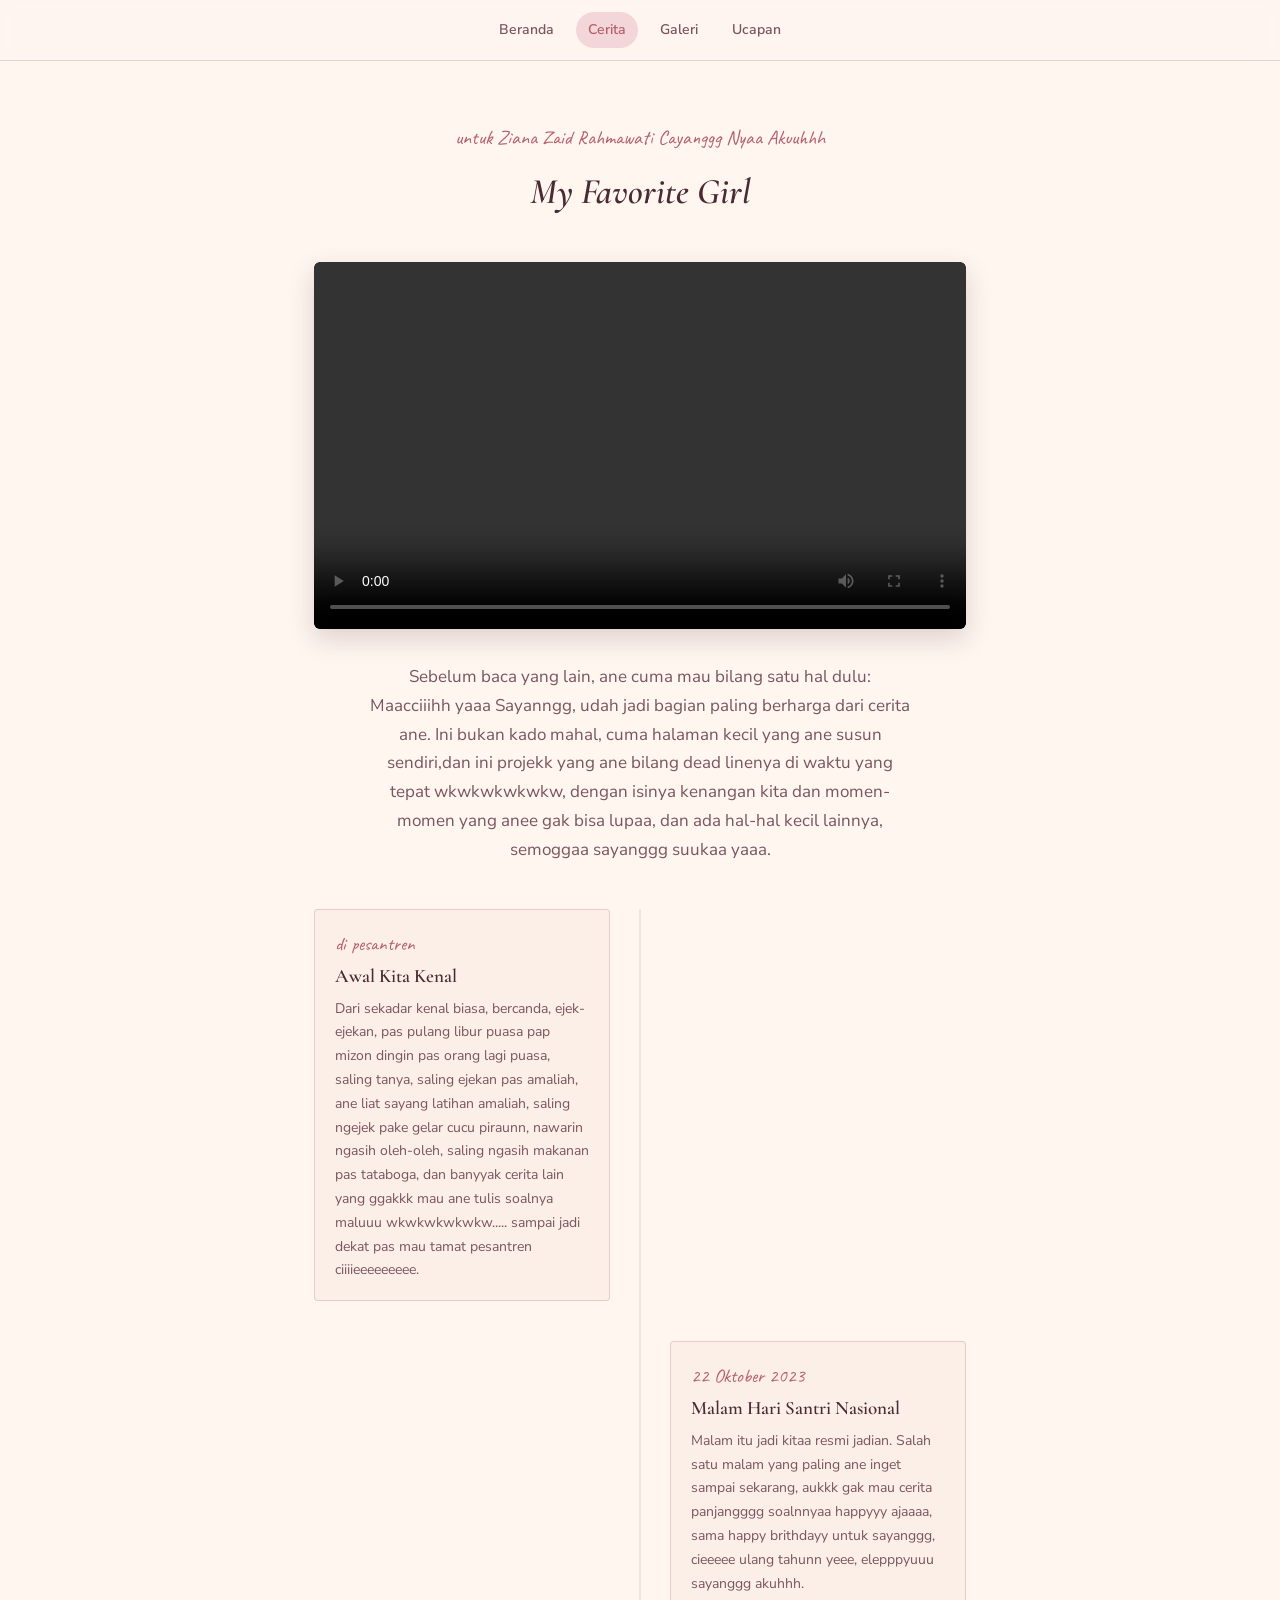
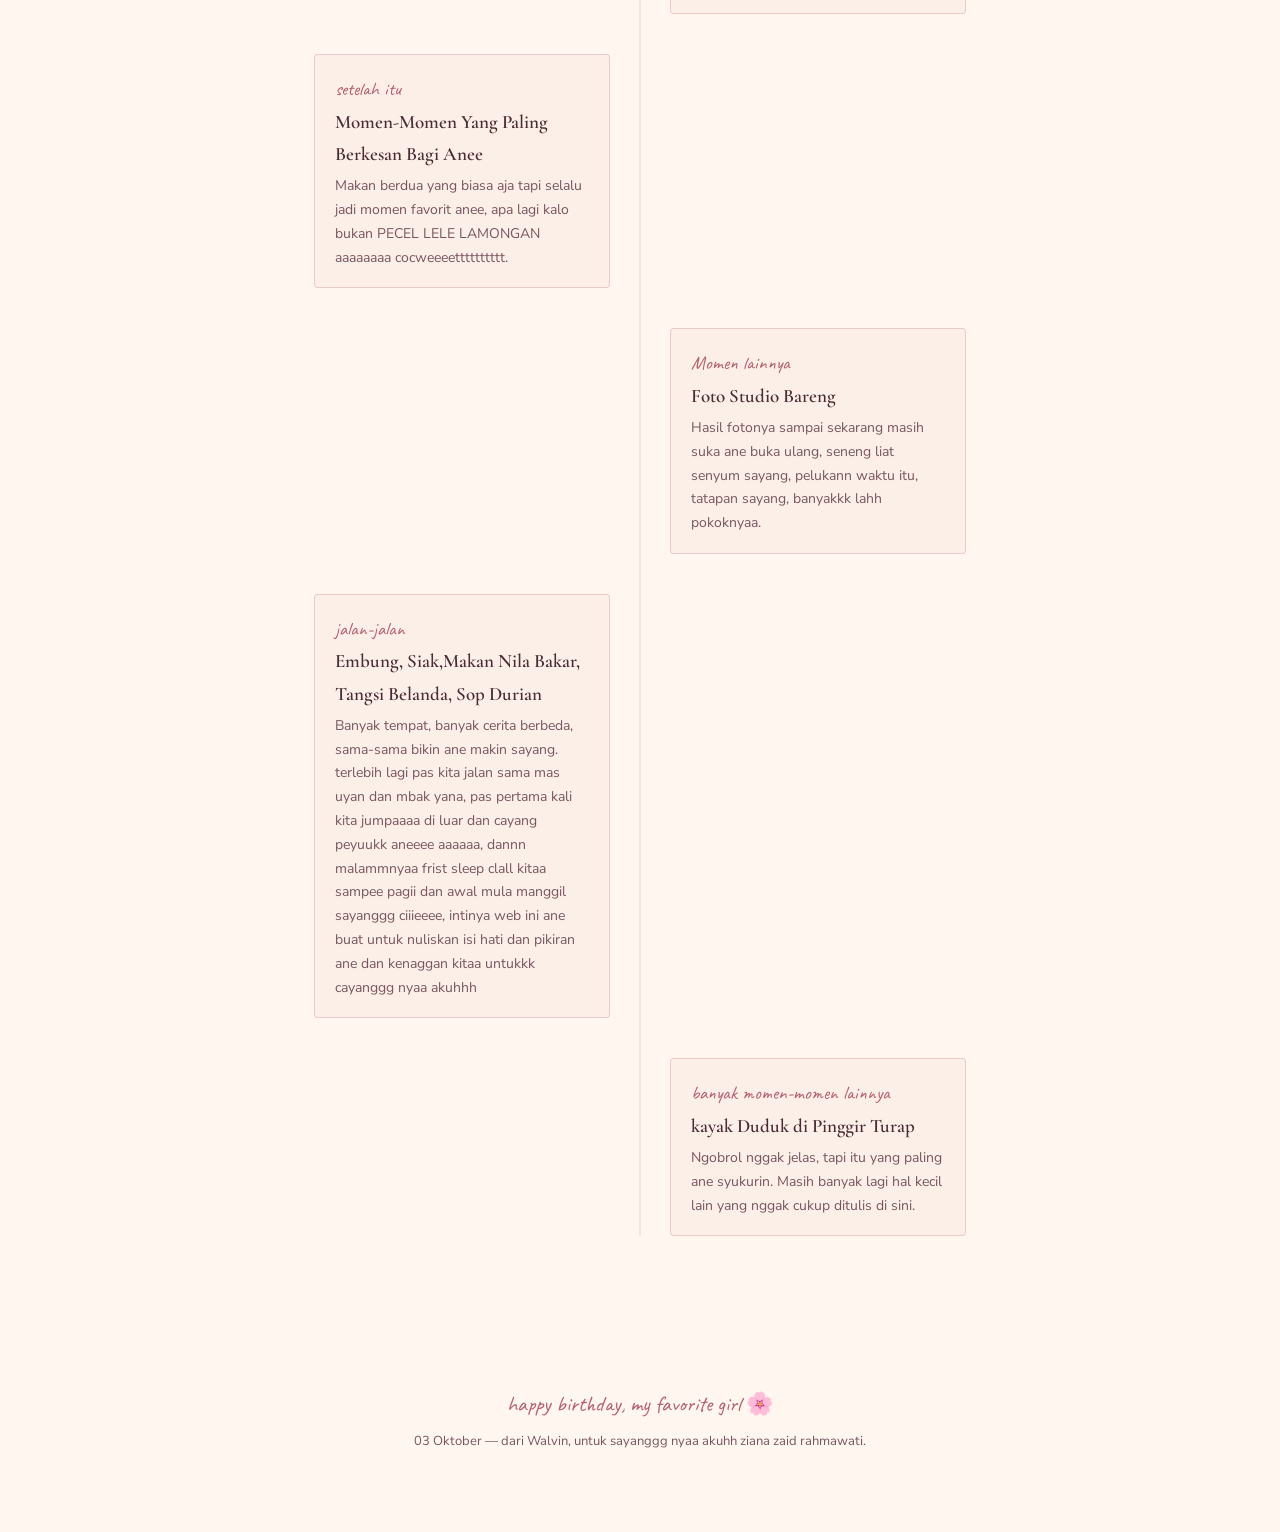
==== cerita.html @ 383bb42a "first commit" ====
<!DOCTYPE html>
<html lang="id">
<head>
<meta charset="UTF-8">
<meta name="viewport" content="width=device-width, initial-scale=1.0">
<title>Cerita Kita — Ziana</title>
<link rel="preconnect" href="https://fonts.googleapis.com">
<link rel="preconnect" href="https://fonts.gstatic.com" crossorigin>
<link href="https://fonts.googleapis.com/css2?family=Cormorant+Garamond:ital,wght@0,400;0,600;1,500&family=Caveat:wght@500;700&family=Nunito+Sans:wght@400;600&display=swap" rel="stylesheet">
<link rel="stylesheet" href="style.css">
</head>
<body>

<div id="petals"></div>

<div id="nav">
  <a href="index.html">Beranda</a>
  <a href="cerita.html" class="active">Cerita</a>
  <a href="galeri.html">Galeri</a>
  <a href="ucapan.html">Ucapan</a>
</div>

<div class="wrap">
  <section id="cerita">
    <div class="section-head">
      <span class="sub">untuk Ziana Zaid Rahmawati Cayanggg Nyaa Akuuhhh</span>
      <h2>My Favorite Girl</h2>
    </div>

    <!-- Ganti VIDEO_ID_DISINI dengan ID video YouTube kamu.
         Contoh: youtube.com/watch?v=ABC123 -> ID-nya ABC123 -->
    <div class="video-frame" style="padding-top:0; aspect-ratio:16/9;">
      <video controls style="width:100%; height:100%; object-fit:cover; border-radius:6px; background:#000;">
        <source src="video-ziana.mp4" type="video/mp4">
        Browser kamu tidak mendukung tag video.
      </video>
    </div>
    <!-- <p class="video-note">*Taruh file video kamu satu folder dengan cerita.html, kasih nama video-ziana.mp4 (atau ganti nama file di kode ini sesuai nama file videomu).</p> -->

    <div class="intro-text" style="margin-top:34px;">
      <p>Sebelum baca yang lain, ane cuma mau bilang satu hal dulu: Maacciiihh yaaa Sayanngg, udah jadi bagian paling berharga dari cerita ane. Ini bukan kado mahal, cuma halaman kecil yang ane susun sendiri,dan ini projekk yang ane bilang dead linenya di waktu yang tepat wkwkwkwkwkw, dengan isinya kenangan kita dan momen-momen yang anee gak bisa lupaa, dan ada hal-hal kecil lainnya, semoggaa sayanggg suukaa yaaa.</p>
    </div>

    <div class="timeline">
      <div class="t-item left">
        <div class="t-card">
          <span class="t-date">di pesantren </span>
          <h3 class="t-title">Awal Kita Kenal</h3>
          <p class="t-desc">Dari sekadar kenal biasa, bercanda, ejek-ejekan, pas pulang libur puasa pap mizon dingin pas orang lagi puasa, saling tanya, saling ejekan pas amaliah, ane liat sayang latihan amaliah, saling ngejek pake gelar cucu piraunn, nawarin ngasih oleh-oleh, saling ngasih makanan pas tataboga, dan banyyak cerita lain yang ggakkk mau ane tulis soalnya maluuu wkwkwkwkwkw..... sampai jadi dekat pas mau tamat pesantren ciiiieeeeeeeee.</p>
        </div>
      </div>
      <div class="t-item right">
        <div class="t-card">
          <span class="t-date">22 Oktober 2023</span>
          <h3 class="t-title">Malam Hari Santri Nasional</h3>
          <p class="t-desc">Malam itu jadi kitaa resmi jadian. Salah satu malam yang paling ane inget sampai sekarang, aukkk gak mau cerita panjangggg soalnnyaa happyyy ajaaaa, sama happy brithdayy untuk sayanggg, cieeeee ulang tahunn yeee, elepppyuuu sayanggg akuhhh.</p>
        </div>
      </div>
      <div class="t-item left">
        <div class="t-card">
          <span class="t-date">setelah itu</span>
          <h3 class="t-title">Momen-Momen Yang Paling Berkesan Bagi Anee</h3>
          <p class="t-desc">Makan berdua yang biasa aja tapi selalu jadi momen favorit anee, apa lagi kalo bukan PECEL LELE LAMONGAN aaaaaaaa cocweeeetttttttttt.</p>
        </div>
      </div>
      <div class="t-item right">
        <div class="t-card">
          <span class="t-date">Momen lainnya</span>
          <h3 class="t-title">Foto Studio Bareng</h3>
          <p class="t-desc">Hasil fotonya sampai sekarang masih suka ane buka ulang, seneng liat senyum sayang, pelukann waktu itu, tatapan sayang, banyakkk lahh pokoknyaa.</p>
        </div>
      </div>
      <div class="t-item left">
        <div class="t-card">
          <span class="t-date">jalan-jalan</span>
          <h3 class="t-title">Embung, Siak,Makan Nila Bakar, Tangsi Belanda, Sop Durian</h3>
          <p class="t-desc">Banyak tempat, banyak cerita berbeda, sama-sama bikin ane makin sayang. terlebih lagi pas kita jalan sama mas uyan dan mbak yana, pas pertama kali kita jumpaaaa di luar dan cayang peyuukk aneeee aaaaaa, dannn malammnyaa frist sleep clall kitaa sampee pagii dan awal mula manggil sayanggg ciiieeee, intinya web ini ane buat untuk nuliskan isi hati dan pikiran ane dan kenaggan kitaa untukkk cayanggg nyaa akuhhh</p>
        </div>
      </div>
      <div class="t-item right">
        <div class="t-card">
          <span class="t-date">banyak  momen-momen lainnya </span>
          <h3 class="t-title">kayak Duduk di Pinggir Turap</h3>
          <p class="t-desc">Ngobrol nggak jelas, tapi itu yang paling ane syukurin. Masih banyak lagi hal kecil lain yang nggak cukup ditulis di sini.</p>
        </div>
      </div>
    </div>
  </section>
</div>

<footer>
  <div class="script">happy birthday, my favorite girl 🌸</div>
  <div class="small">03 Oktober — dari Walvin, untuk sayanggg nyaa akuhh ziana zaid rahmawati.</div>
</footer>

<script src="petals.js"></script>
</body>
</html>
---- style.css ----
:root{
  --cream:#FFF6F0;
  --cream-2:#FCEFE7;
  --blush:#F3D6D9;
  --rose:#D98C96;
  --deep-rose:#B5606D;
  --plum:#4A2B33;
  --plum-soft:#7A5560;
  --gold:#C9A66B;
  --line: rgba(181,96,109,0.25);
}
*{box-sizing:border-box;}
html{scroll-behavior:smooth;}
body{
  margin:0; background:var(--cream); color:var(--plum);
  font-family:'Nunito Sans', sans-serif; line-height:1.7; overflow-x:hidden;
}
.wrap{max-width:700px;margin:0 auto;padding:0 24px;}
h1,h2,h3{font-family:'Cormorant Garamond', serif; font-weight:600; margin:0;}
.script{font-family:'Caveat', cursive;}

/* ===== PETALS (background, semua halaman) ===== */
#petals{position:fixed; inset:0; pointer-events:none; z-index:5; overflow:hidden;}
.petal{position:absolute; top:-40px; font-size:18px; opacity:0.8; animation: fall linear infinite;}
@keyframes fall{ to{ transform: translateY(110vh) rotate(300deg); } }
@media (prefers-reduced-motion: reduce){ .petal{animation:none; display:none;} }

/* ===== OPENING (hanya di index.html): 3-2-1 -> ucapan -> menu ===== */
#opening{
  position:fixed; inset:0; z-index:50; background:var(--cream);
  display:flex; align-items:center; justify-content:center; text-align:center;
}
#burst{position:absolute; inset:0; overflow:hidden; pointer-events:none; z-index:1;}
.burst-item{position:absolute; top:-60px; animation: fall linear forwards;}
.op-stage{display:none; position:relative; z-index:2;}
.op-stage.active{display:flex; flex-direction:column; align-items:center; gap:22px; padding:24px;}
#count-num{
  font-family:'Cormorant Garamond', serif; font-size:clamp(90px,22vw,160px);
  color:var(--deep-rose); font-style:italic; line-height:1; animation: pop .8s ease;
}
@keyframes pop{
  0%{ transform:scale(0.4); opacity:0; }
  60%{ transform:scale(1.15); opacity:1; }
  100%{ transform:scale(1); opacity:1; }
}
#greet h1{font-size:clamp(30px,7vw,48px); font-style:italic; color:var(--plum);}
#greet h1.big-slomo{font-size:clamp(46px,13vw,96px); line-height:1.05;}
#greet .greet-sub{font-family:'Caveat',cursive; font-size:22px; color:var(--deep-rose); margin-top:6px; display:block;}
#greet .greet-sub.big-slomo-sub{font-size:clamp(26px,6vw,42px); margin-top:14px;}
#greet{animation: fadeUp .9s ease;}
@keyframes fadeUp{ from{opacity:0; transform:translateY(16px);} to{opacity:1; transform:translateY(0);} }
@keyframes slomoIn{
  from{ opacity:0; transform:translateY(28px) scale(0.85); }
  to{ opacity:1; transform:translateY(0) scale(1); }
}
.btn-open{
  padding:12px 30px; border-radius:999px; border:1px solid var(--deep-rose);
  background:transparent; color:var(--deep-rose); font-family:'Nunito Sans',sans-serif; font-weight:600;
  font-size:15px; cursor:pointer; letter-spacing:0.3px;
}
.btn-open:hover{background:var(--deep-rose); color:var(--cream);}
#stage-start .btn-open{font-size:17px; padding:16px 34px;}
.menu-buttons{display:flex; flex-direction:column; gap:14px; margin-top:8px; width:min(280px,80vw);}
.menu-buttons a{
  padding:14px 20px; border-radius:999px; border:1px solid var(--deep-rose);
  background:transparent; color:var(--deep-rose); font-family:'Nunito Sans',sans-serif; font-weight:600;
  font-size:15.5px; cursor:pointer; letter-spacing:.2px; text-decoration:none; text-align:center; display:block;
}
.menu-buttons a:hover{background:var(--deep-rose); color:var(--cream);}
#menu{animation: fadeUp .9s ease;}

/* ===== nav antar-halaman (dipakai di cerita/galeri/ucapan) ===== */
#nav{
  position:sticky; top:0; z-index:10; background:rgba(255,246,240,0.9); backdrop-filter:blur(6px);
  border-bottom:1px solid var(--line); display:flex; justify-content:center; gap:10px; padding:12px 10px;
}
#nav a{
  background:none; border:none; color:var(--plum-soft); font-family:'Nunito Sans',sans-serif;
  font-size:14px; font-weight:600; cursor:pointer; padding:6px 12px; border-radius:999px; text-decoration:none;
}
#nav a:hover, #nav a.active{background:var(--blush); color:var(--deep-rose);}

section{padding:60px 0;}
.section-head{text-align:center; margin-bottom:40px;}
.section-head h2{font-size:clamp(28px,5vw,36px); font-style:italic;}
.section-head .sub{font-family:'Caveat',cursive; color:var(--deep-rose); font-size:20px; display:block; margin-bottom:6px;}

.intro-text p{font-size:17px; color:var(--plum-soft); text-align:center; max-width:540px; margin:0 auto 26px;}

/* video youtube */
.video-frame{
  position:relative; width:100%; padding-top:56.25%; border-radius:6px; overflow:hidden;
  box-shadow:0 10px 26px rgba(74,43,51,0.18); margin-bottom:10px;
}
.video-frame iframe{position:absolute; inset:0; width:100%; height:100%; border:0;}
.video-note{text-align:center; font-size:12.5px; color:var(--plum-soft);}

/* timeline */
.timeline{position:relative; margin-top:44px;}
.timeline::before{content:''; position:absolute; left:50%; top:0; bottom:0; width:1px; background:var(--line); transform:translateX(-50%);}
.t-item{position:relative; width:100%; margin-bottom:40px; display:flex;}
.t-item .t-card{width:calc(50% - 30px); background:var(--cream-2); border:1px solid var(--line); border-radius:4px; padding:18px 20px; position:relative;}
.t-item .t-date{font-family:'Caveat',cursive; color:var(--deep-rose); font-size:19px; display:block;}
.t-item .t-title{font-family:'Cormorant Garamond',serif; font-size:19px; font-weight:600; margin:0 0 4px;}
.t-item .t-desc{font-size:14px; color:var(--plum-soft); margin:0;}
.t-dot{position:absolute; left:50%; top:20px; width:9px; height:9px; border-radius:50%; background:var(--deep-rose); transform:translate(-50%,-50%); box-shadow:0 0 0 4px var(--cream);}
.t-item.left{justify-content:flex-start;} .t-item.right{justify-content:flex-end;}
@media (max-width:620px){
  .timeline::before{left:14px;}
  .t-item, .t-item.left, .t-item.right{justify-content:flex-start;}
  .t-item .t-card{width:calc(100% - 46px); margin-left:38px;}
  .t-dot{left:14px;}
}

/* gallery */
.gallery{display:grid; grid-template-columns:repeat(4,1fr); gap:16px;}
@media (max-width:680px){ .gallery{grid-template-columns:repeat(3,1fr);} }
@media (max-width:460px){ .gallery{grid-template-columns:repeat(2,1fr);} }
.polaroid{background:#fff; padding:8px 8px 20px; border-radius:2px; box-shadow:0 6px 16px rgba(74,43,51,0.12); transform:rotate(var(--r,0deg)); transition:transform .25s ease;}
.polaroid:nth-child(4n+1){--r:-3deg;} .polaroid:nth-child(4n+2){--r:2deg;}
.polaroid:nth-child(4n+3){--r:-1.5deg;} .polaroid:nth-child(4n){--r:2.5deg;}
.polaroid:hover{transform:rotate(0deg) scale(1.05);}
.polaroid .frame{aspect-ratio:1/1; border-radius:1px; background:linear-gradient(135deg,var(--blush),var(--cream-2)); display:flex; align-items:center; justify-content:center; color:var(--rose); font-size:22px; overflow:hidden;}
.polaroid .frame img{width:100%; height:100%; object-fit:cover;}
.polaroid .cap{font-family:'Caveat',cursive; font-size:14.5px; text-align:center; margin-top:6px; color:var(--plum-soft);}
.gallery-note{text-align:center; font-size:13px; color:var(--plum-soft); margin-top:20px;}

/* lightbox */
#lightbox{
  display:none; position:fixed; inset:0; z-index:100; background:rgba(24,14,17,0.92);
  align-items:center; justify-content:center; padding:30px; cursor:zoom-out;
}
#lightbox.show{display:flex;}
#lightbox img{max-width:92vw; max-height:88vh; border-radius:4px; box-shadow:0 12px 34px rgba(0,0,0,0.4);}
#lightboxClose{
  position:absolute; top:18px; right:26px; font-size:34px; color:#fff; cursor:pointer; line-height:1;
  font-family:'Nunito Sans',sans-serif;
}

/* reasons + letter */
.reasons{list-style:none; margin:0 0 40px; padding:0; display:grid; gap:12px;}
.reasons li{background:var(--cream-2); border-left:2px solid var(--deep-rose); padding:13px 16px; border-radius:2px; font-size:15px; color:var(--plum-soft);}
.letter{background:var(--cream-2); border:1px solid var(--line); border-radius:4px; padding:34px 30px;}
.letter p{font-size:15.5px; color:var(--plum-soft); margin:0 0 15px;}
.letter .sign{font-family:'Caveat',cursive; font-size:25px; color:var(--deep-rose); margin-top:18px;}

footer{padding:50px 24px 80px; text-align:center;}
footer .script{font-size:22px; color:var(--deep-rose);}
footer .small{font-size:13px; color:var(--plum-soft); margin-top:6px;}
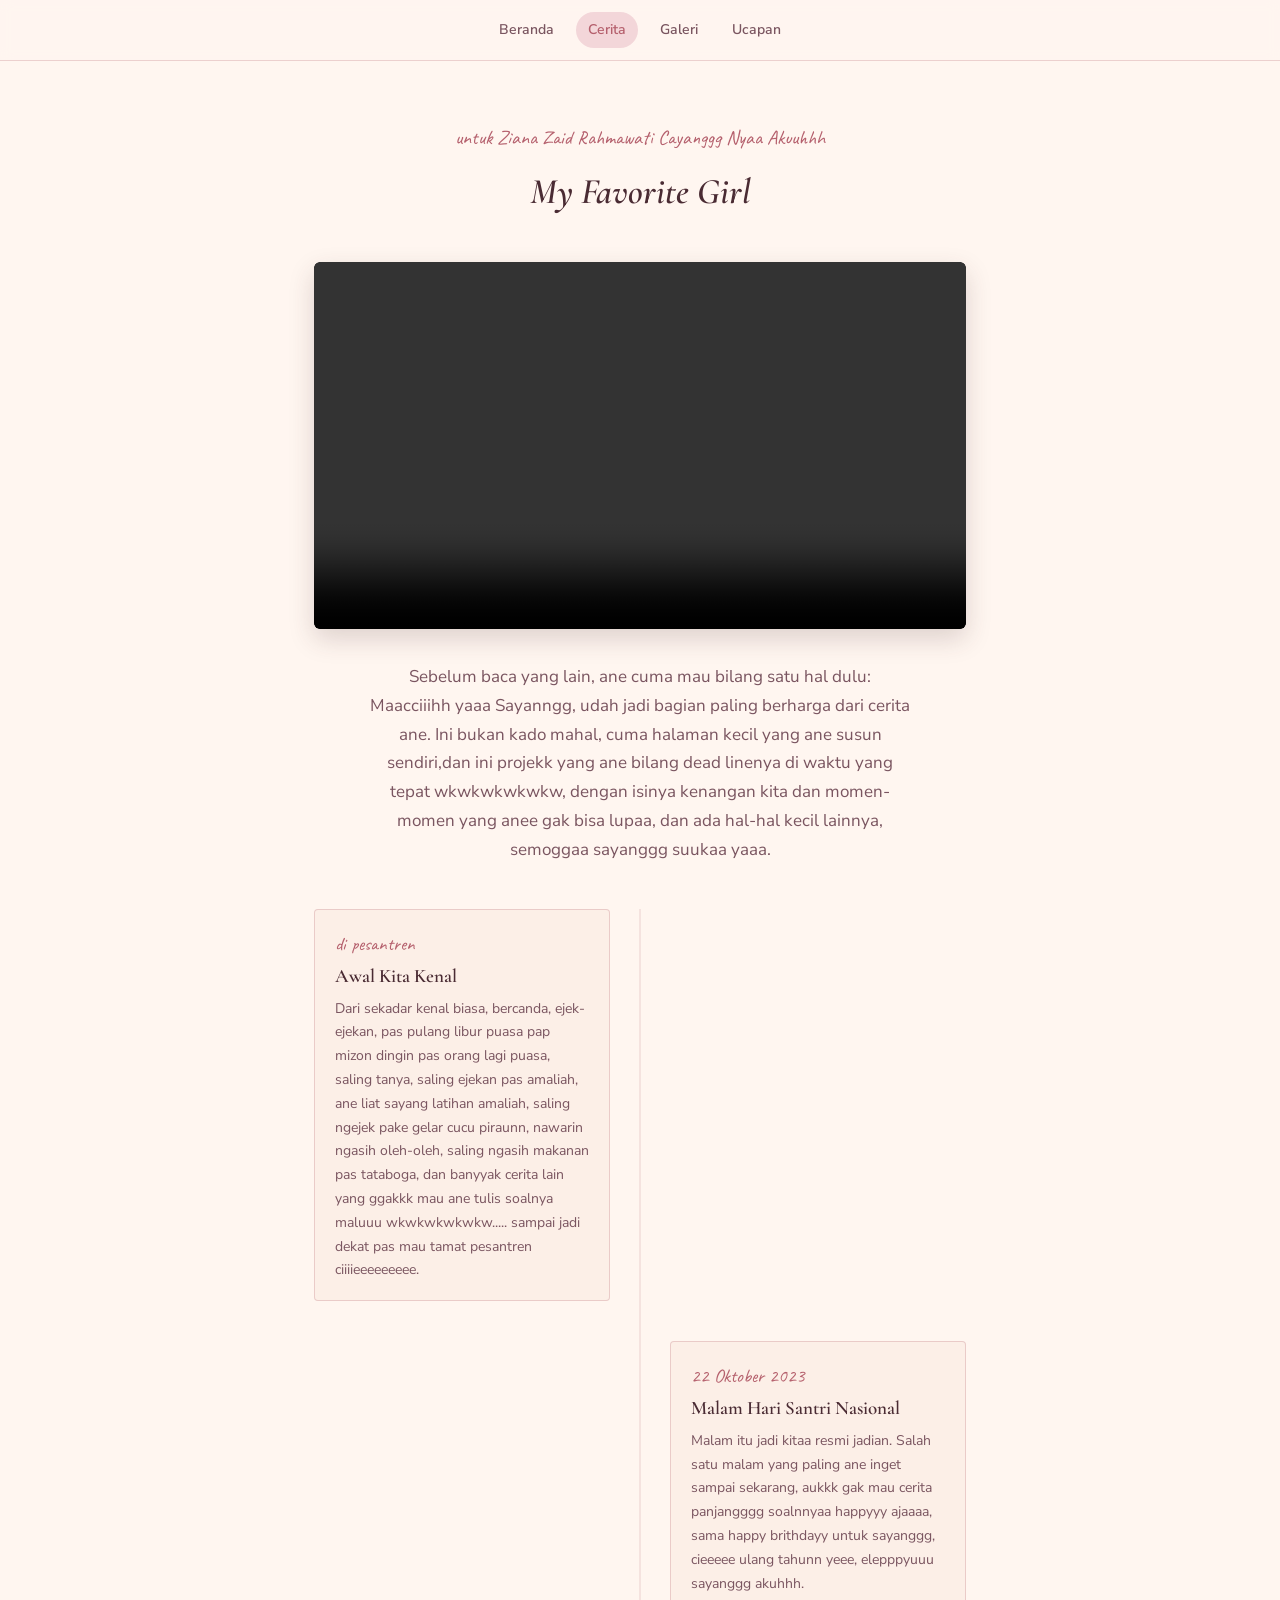
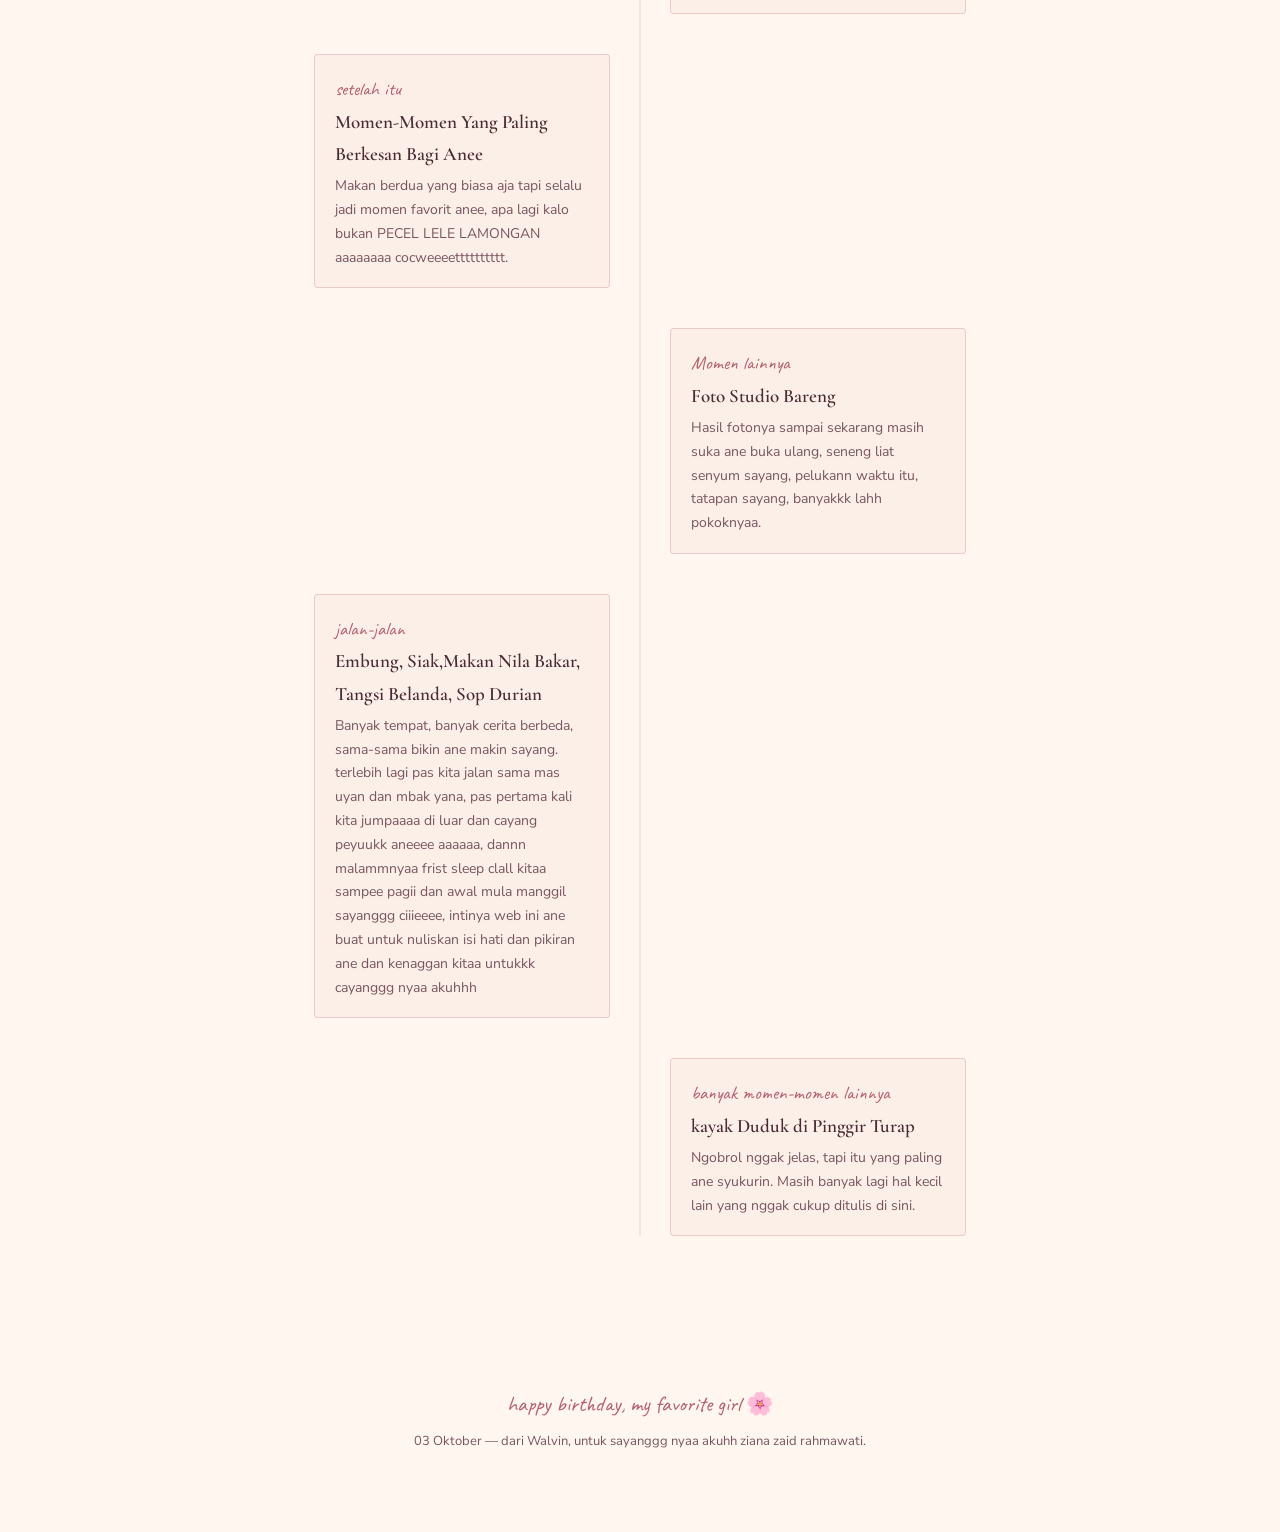
==== commit 35cdb9cf: "Install Vercel Web Analytics ## Vercel Web Analytics Implementation  Successfully installed and conf" ====
--- a/cerita.html
+++ b/cerita.html
@@ -8,6 +8,10 @@
 <link rel="preconnect" href="https://fonts.gstatic.com" crossorigin>
 <link href="https://fonts.googleapis.com/css2?family=Cormorant+Garamond:ital,wght@0,400;0,600;1,500&family=Caveat:wght@500;700&family=Nunito+Sans:wght@400;600&display=swap" rel="stylesheet">
 <link rel="stylesheet" href="style.css">
+<script>
+  window.va = window.va || function () { (window.vaq = window.vaq || []).push(arguments); };
+</script>
+<script defer src="/_vercel/insights/script.js"></script>
 </head>
 <body>
 
